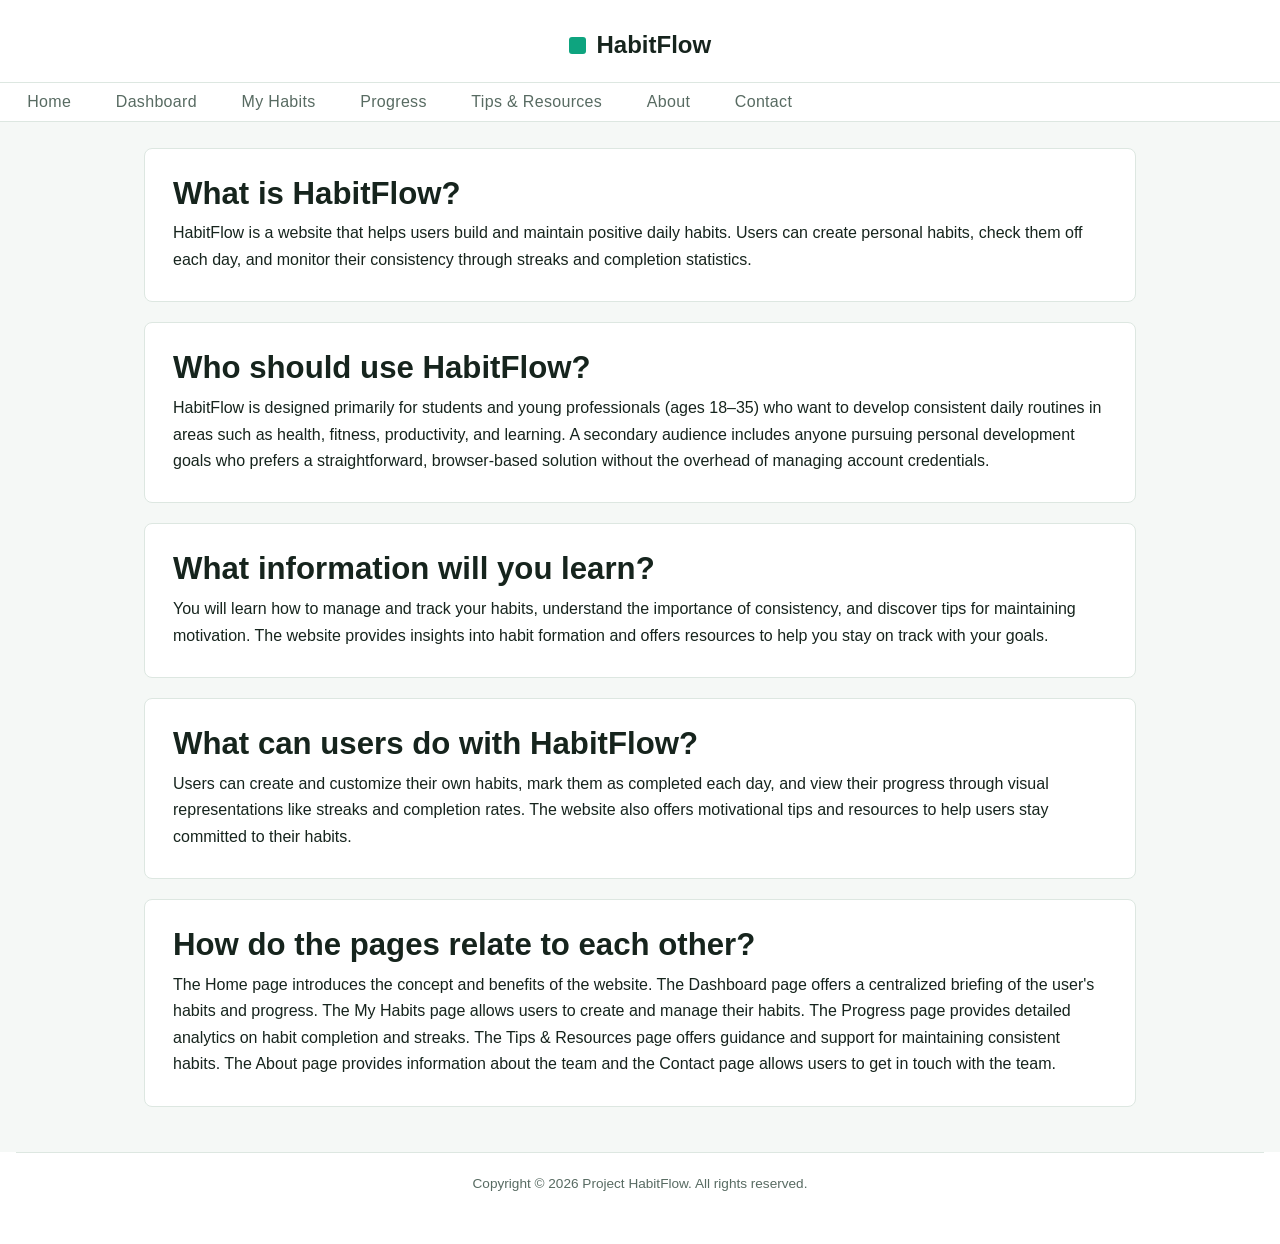
==== index.html @ a4823196 "style: replace <b> tags with <strong> for better semantic HTML" ====
<!doctype html>
<html>
  <head>
    <meta charset="UTF-8" />
    <meta name="viewport" content="width=device-width, initial-scale=1" />
    <title>HabitFlow</title>
    <link rel="stylesheet" href="css/style.css" />
  </head>
  <body>
    <header>
      <h1>HabitFlow</h1>
    </header>
    <nav>
      <strong>
        <a href="index.html">Home</a>&nbsp;&nbsp;&nbsp;&nbsp;
        <a href="dashboard.html">Dashboard</a>&nbsp;&nbsp;&nbsp;&nbsp;
        <a href="habits.html">My Habits</a>&nbsp;&nbsp;&nbsp;&nbsp;
        <a href="progress.html">Progress</a>&nbsp;&nbsp;&nbsp;&nbsp;
        <a href="tips.html">Tips & Resources</a>&nbsp;&nbsp;&nbsp;&nbsp;
        <a href="about.html">About</a>&nbsp;&nbsp;&nbsp;&nbsp;
        <a href="contact.html">Contact</a>&nbsp;&nbsp;&nbsp;&nbsp;
      </strong>
    </nav>
    <main>
        <section>
          <h2>What is HabitFlow?</h2>
          <p>
            HabitFlow is a website that helps users build and maintain positive
            daily habits. Users can create personal habits, check them off each
            day, and monitor their consistency through streaks and completion
            statistics.
          </p>
        </section>
        <section>
          <h2>Who should use HabitFlow?</h2>
          <p>
            HabitFlow is designed primarily for students and young professionals
            (ages 18–35) who want to develop consistent daily routines in areas
            such as health, fitness, productivity, and learning. A secondary
            audience includes anyone pursuing personal development goals who
            prefers a straightforward, browser-based solution without the
            overhead of managing account credentials.
          </p>
        </section>
        <section>
          <h2>What information will you learn?</h2>
          <p>
            You will learn how to manage and track your habits, understand the
            importance of consistency, and discover tips for maintaining
            motivation. The website provides insights into habit formation and
            offers resources to help you stay on track with your goals.
          </p>
        </section>
        <section>
          <h2>What can users do with HabitFlow?</h2>
          <p>
            Users can create and customize their own habits, mark them as
            completed each day, and view their progress through visual
            representations like streaks and completion rates. The website also
            offers motivational tips and resources to help users stay committed
            to their habits.
          </p>
        </section>
        <section>
          <h2>How do the pages relate to each other?</h2>
          <p>
            The Home page introduces the concept and benefits of the
            website. The Dashboard page offers a centralized briefing of the user's
            habits and progress. The My Habits page allows users to create and
            manage their habits. The Progress page provides detailed analytics
            on habit completion and streaks. The Tips & Resources page offers
            guidance and support for maintaining consistent habits. The About
            page provides information about the team and the
            Contact page allows users to get in touch with the team.
          </p>
        </section>
    </main>
    <footer>
      <hr />
      Copyright &copy; 2026 Project HabitFlow. All rights reserved.
    </footer>
  </body>
</html>
---- css/style.css ----
/* ===================================================================
   FlowCSS — HabitFlow's opinionated house theme
   -------------------------------------------------------------------
   Plug and play: link this one file, write plain semantic HTML, and
   every page lands on the same look automatically. There is nothing
   to remember and no classes to apply for the common case — that is
   how a site built by many people stays consistent.

   Need a variant the markup can't imply (a secondary button, a
   callout, a badge)? Use one of the small opt-in classes at the
   bottom. Everything else is driven by the element you choose.
   =================================================================== */

:root {
  --font: Helvetica, Arial, sans-serif;
  --font-mono: Arial, sans-serif, monospace;

  --max-width: 100%;

  --radius-sm: 4px;
  --radius: 6px;
  --radius-lg: 8px;
  --radius-full: 999px;
  --shadow: none;
  --shadow-lg: none;

  /* spacing scale — reuse these so custom features share the rhythm */
  --space-1: 0.25rem;
  --space-2: 0.5rem;
  --space-3: 0.75rem;
  --space-4: 1rem;
  --space-5: 1.5rem;
  --space-6: 2rem;
  --space-8: 3rem;

  /* text scale */
  --text-sm: 0.875rem;
  --text-base: 1rem;
  --text-lg: 1.125rem;
  --text-xl: 1.5rem;
  --text-2xl: 2rem;

  /* brand = calm teal-green: growth, health, focus. Doubles as the
     completion/reward color so finishing a habit feels good (dopamine
     loop). Kept low-saturation to stay calm over long daily use. */
  --brand: #0ea47f;
  --brand-hover: #0c8c6c;
  --brand-soft: #e3f5ee;
  --brand-contrast: #ffffff;

  /* accent = warm amber: optimism + energy. Use sparingly for streak
     milestones and celebratory highlights, not as a primary surface. */
  --accent: #f59e0b;
  --accent-hover: #d98306;
  --accent-soft: #fdf2dd;
  --accent-contrast: #3a2a06;

  /* calm, slightly green-neutral surfaces + whitespace lower cognitive
     load (habit trackers work by offloading working memory). */
  --bg: #f5f8f6;
  --surface: #ffffff;
  --surface-2: #eef3f0;
  --text: #16241d;
  --text-muted: #586b62;
  --border: #dde7e1;
  --grid-line: rgba(16, 36, 29, 0.05);

  --success: #1f9d57;
  --success-soft: #e7f7ee;
  --warning: #b9760a;
  --warning-soft: #fcf2df;
  /* red is reserved strictly for errors/destructive actions — never for
     a missed day, which stays neutral to avoid guilt/anxiety. */
  --danger: #d4332f;
  --danger-soft: #fdeceb;

  /* tonal ramp for data-viz intensity (heatmaps, charts, gauges).
     Derived from --brand, so it re-themes for free — including dark mode.
     --brand-tint-0 is the "empty/none" step. */
  --brand-tint-0: var(--surface-2);
  --brand-tint-1: color-mix(in srgb, var(--brand) 25%, var(--surface));
  --brand-tint-2: color-mix(in srgb, var(--brand) 50%, var(--surface));
  --brand-tint-3: color-mix(in srgb, var(--brand) 75%, var(--surface));
  --brand-tint-4: var(--brand);
}

:root[data-theme="dark"] {
  --brand: #2dd4a7;
  --brand-hover: #46e0ba;
  --brand-soft: #14271f;
  --brand-contrast: #05231a;

  --accent: #f5b73f;
  --accent-hover: #ffc658;
  --accent-soft: #2c2410;
  --accent-contrast: #221802;

  --bg: #0e1512;
  --surface: #15201b;
  --surface-2: #1d2a23;
  --text: #e6efe9;
  --text-muted: #93a69c;
  --border: #273931;
  --grid-line: rgba(230, 239, 233, 0.05);

  --success-soft: #12281d;
  --warning-soft: #2c220f;
  --danger-soft: #2e1716;
}

/* --- reset ---------------------------------------------------------- */
*,
*::before,
*::after {
  box-sizing: border-box;
}

* {
  margin: 0;
}

body {
  font-family: var(--font);
  font-size: var(--text-base);
  line-height: 1.65;
  color: var(--text);
  background-color: var(--bg);
  -webkit-font-smoothing: antialiased;
  min-height: 100dvh;
  display: flex;
  flex-direction: column;
  /* grid-template-rows: none 1fr auto; */
  /* margin: 0; */
}

img,
svg,
video {
  display: block;
  max-width: 100%;
  height: auto;
}

:focus-visible {
  outline: 2px solid var(--brand);
  outline-offset: 2px;
  border-radius: 4px;
}

/* --- typography ----------------------------------------------------- */
h1,
h2,
h3,
h4 {
  line-height: 1.1;
  font-weight: 700;
  color: var(--text);
}

h1 {
  font-size: 2.6rem;
}
h2 {
  font-size: 1.95rem;
}
h3 {
  font-size: 1.3rem;
}

h4 {
  font-size: 1.05rem;
}

p,
ul,
ol {
  margin-bottom: 0.9rem;
}

:where(p, li):last-child {
  margin-bottom: 0;
}

ul,
ol {
  padding-left: 1.4rem;
}

li {
  margin-bottom: 0.3rem;
}

a {
  color: var(--brand);
  text-decoration: none;
  font-weight: 500;
}

a:hover {
  color: var(--brand-hover);
  text-decoration: underline;
}

strong,
b {
  font-weight: 700;
}

small {
  font-size: var(--text-sm);
  color: var(--text-muted);
}

blockquote {
  margin: 0 0 0.9rem;
  padding: 0.4rem 0 0.4rem 1rem;
  border-left: 4px solid var(--brand);
  color: var(--text-muted);
}

hr {
  height: 0;
  border: none;
  border-top: 1px solid var(--border);
  margin: 1.25rem 0;
}

/* --- page chrome: header, nav, main, footer ------------------------- */
body > header {
  background: var(--surface);
  border-bottom: 1px solid var(--border);
  padding: 2rem 1rem 1.5rem;
  text-align: center;
}

body > header h1 {
  color: var(--text);
  font-size: var(--text-xl);
}

/* brand "cell" mark on the wordmark — echoes the habit-grid motif */
body > header h1::before {
  content: "";
  display: inline-block;
  width: 0.7em;
  height: 0.7em;
  margin-right: 0.45em;
  border-radius: 3px;
  background: var(--brand);
  vertical-align: -0.04em;
}

nav {
  background: var(--surface);
  border-bottom: 1px solid var(--border);
  padding: 0.35rem 1rem;
}

nav b {
  display: flex;
  flex-wrap: wrap;
  justify-content: center;
  gap: 0.15rem;
  font-weight: 400;
  margin: 0 auto;
}

nav a {
  padding: 0.5rem 0.7rem;
  border-radius: var(--radius);
  color: var(--text-muted);
  font-family: var(--font-mono);
  font-size: 1rem;
  letter-spacing: 0.02em;
}

nav a:hover {
  background: var(--brand-soft);
  color: var(--brand);
  text-decoration: none;
}

main {
  display: block;
  max-width: var(--max-width);
  margin: 2% 10%;
  padding: 0 1rem;
}

main > h2,
main > h1 {
  margin-bottom: 1.25rem;
}

main > p {
  margin-bottom: 1.25rem;
}

/* sections and top-level content blocks read as cards automatically */
main section,
main > div {
  background: var(--surface);
  border: 1px solid var(--border);
  border-radius: var(--radius-lg);
  box-shadow: var(--shadow);
  padding: 1.75rem;
  margin-bottom: 1.25rem;
}

main section h2,
main section h3 {
  margin-bottom: 0.6rem;
}

main section p + h3 {
  margin-top: 1.25rem;
}

footer {
  max-width: var(--max-width);
  padding: 0 1rem 3rem;
  color: var(--text-muted);
  font-size: 0.85rem;
  text-align: center;
  background: var(--surface);
  margin-top: auto;
}

footer hr {
  margin-top: 0;
}

/* --- forms ---------------------------------------------------------- */
form > div {
  margin-bottom: 1.1rem;
}

label {
  display: block;
  margin-bottom: 0.35rem;
  font-weight: 600;
}

input,
select,
textarea {
  width: 100%;
  padding: 0.6rem 0.75rem;
  font: inherit;
  color: var(--text);
  background: var(--bg);
  border: 1px solid var(--border);
  border-radius: var(--radius);
}

input:focus,
select:focus,
textarea:focus {
  outline: none;
  border-color: var(--brand);
  box-shadow: 0 0 0 3px var(--brand-soft);
}

textarea {
  resize: vertical;
  min-height: 6rem;
}

fieldset {
  border: 1px solid var(--border);
  border-radius: var(--radius);
  padding: 1rem;
  margin-bottom: 1.1rem;
}

legend {
  font-weight: 700;
  padding: 0 0.4rem;
}

/* --- buttons -------------------------------------------------------- */
button,
.btn {
  display: inline-block;
  font: inherit;
  font-weight: 600;
  line-height: 1.2;
  cursor: pointer;
  padding: 0.6rem 1.15rem;
  margin-right: 0.4rem;
  border: 1px solid var(--brand);
  border-radius: var(--radius);
  background: var(--brand);
  color: var(--brand-contrast);
  text-decoration: none;
  transition: filter 0.12s ease, background 0.12s ease;
}

button:hover,
.btn:hover {
  background: var(--brand-hover);
  border-color: var(--brand-hover);
  color: var(--brand-contrast);
  text-decoration: none;
}

button:disabled,
.btn:disabled {
  opacity: 0.55;
  cursor: not-allowed;
}

/* reset/secondary buttons are quieter by default */
button[type="reset"],
.btn-secondary {
  background: transparent;
  color: var(--brand);
}

button[type="reset"]:hover,
.btn-secondary:hover {
  background: var(--brand-soft);
  color: var(--brand);
}

.btn-ghost {
  background: transparent;
  border-color: transparent;
  color: var(--text);
}

.btn-ghost:hover {
  background: var(--surface-2);
  color: var(--text);
}

.btn-danger {
  background: var(--danger);
  border-color: var(--danger);
  color: #fff;
}

.btn-danger:hover {
  filter: brightness(1.08);
  background: var(--danger);
  border-color: var(--danger);
}

/* warm motivational button — for celebratory moments, used sparingly */
.btn-accent {
  background: var(--accent);
  border-color: var(--accent);
  color: var(--accent-contrast);
}

.btn-accent:hover {
  background: var(--accent-hover);
  border-color: var(--accent-hover);
  color: var(--accent-contrast);
}

/* --- tables --------------------------------------------------------- */
table {
  width: 100%;
  border-collapse: collapse;
  margin: 1rem 0;
  font-size: 0.95rem;
}

caption {
  caption-side: top;
  text-align: left;
  color: var(--text-muted);
  font-style: italic;
  padding-bottom: 0.5rem;
}

th,
td {
  padding: 0.6rem 0.75rem;
  border-bottom: 1px solid var(--border);
  text-align: center;
}

thead th {
  background: var(--brand-soft);
  color: var(--brand);
}

th[scope="row"] {
  text-align: left;
}

tbody tr:hover {
  background: var(--surface-2);
}

/* --- progress + figures --------------------------------------------- */
figure {
  margin: 0 0 1rem;
}

figcaption {
  color: var(--text-muted);
  margin-bottom: 0.35rem;
}

progress {
  width: 100%;
  height: 0.9rem;
  border: none;
  border-radius: var(--radius);
  overflow: hidden;
  background: var(--brand-soft);
}

progress::-webkit-progress-bar {
  background: var(--brand-soft);
}
progress::-webkit-progress-value {
  background: var(--brand);
}
progress::-moz-progress-bar {
  background: var(--brand);
}
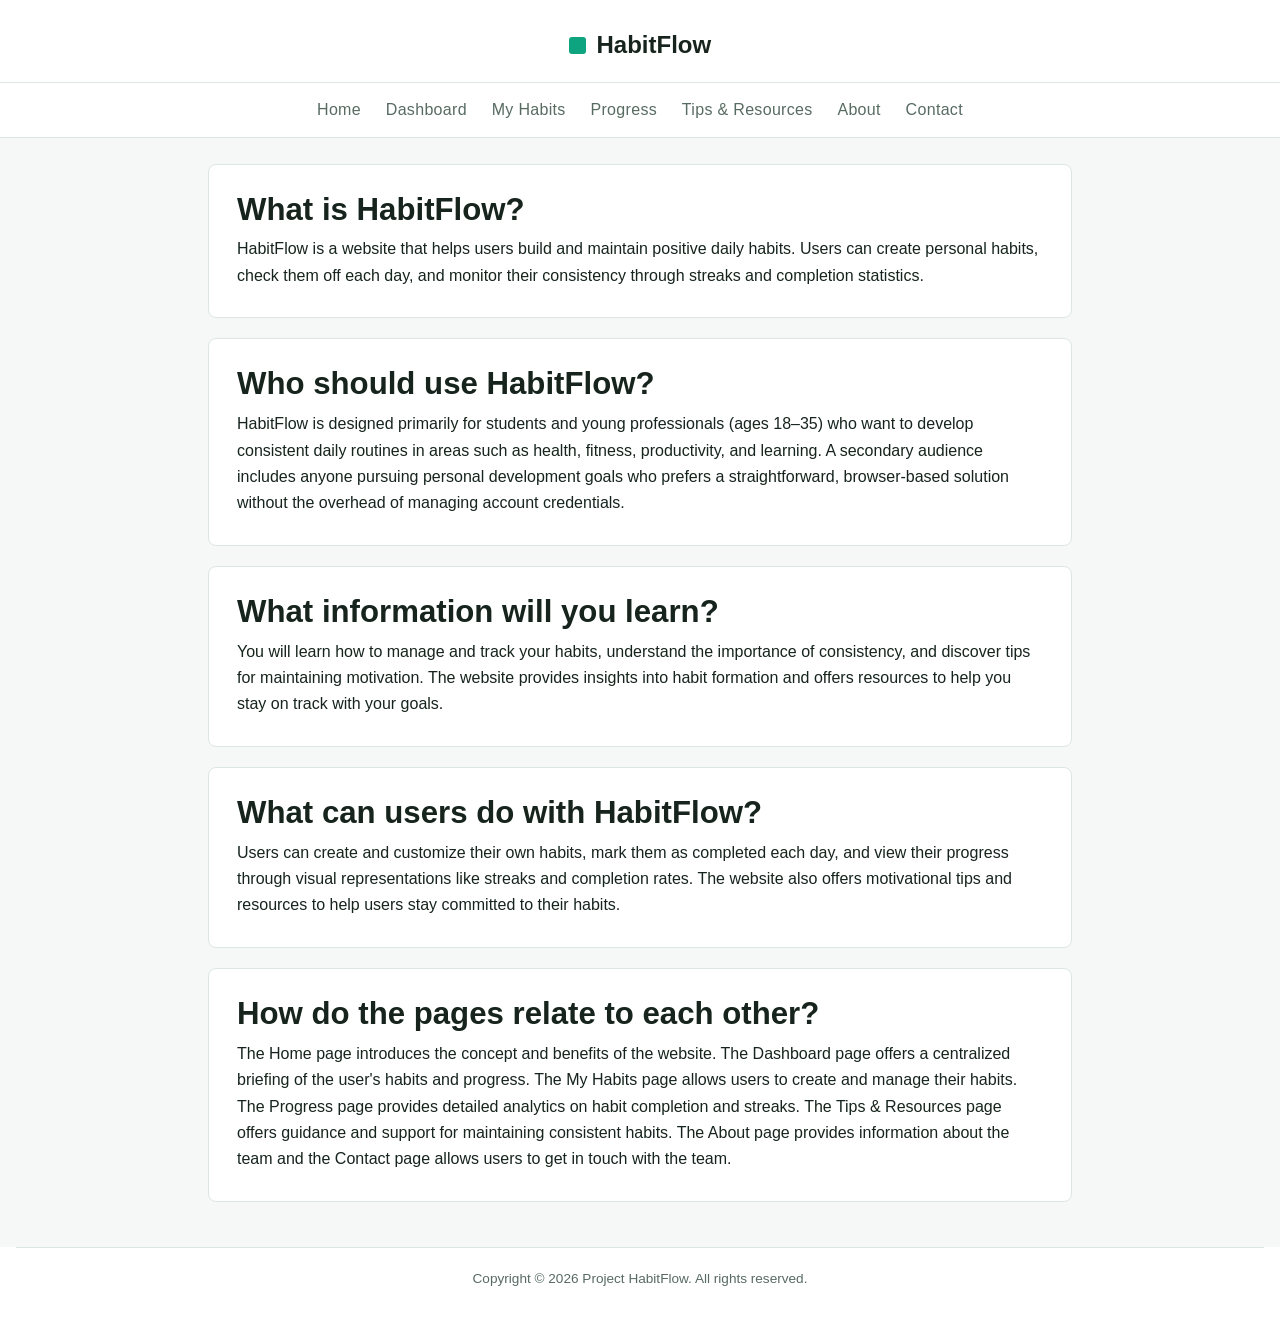
==== commit 22178125: "style: update navigation links for cleaner HTML structure and improved semantics" ====
--- a/index.html
+++ b/index.html
@@ -12,13 +12,13 @@
     </header>
     <nav>
       <strong>
-        <a href="index.html">Home</a>&nbsp;&nbsp;&nbsp;&nbsp;
-        <a href="dashboard.html">Dashboard</a>&nbsp;&nbsp;&nbsp;&nbsp;
-        <a href="habits.html">My Habits</a>&nbsp;&nbsp;&nbsp;&nbsp;
-        <a href="progress.html">Progress</a>&nbsp;&nbsp;&nbsp;&nbsp;
-        <a href="tips.html">Tips & Resources</a>&nbsp;&nbsp;&nbsp;&nbsp;
-        <a href="about.html">About</a>&nbsp;&nbsp;&nbsp;&nbsp;
-        <a href="contact.html">Contact</a>&nbsp;&nbsp;&nbsp;&nbsp;
+        <a href="index.html">Home</a>
+        <a href="dashboard.html">Dashboard</a>
+        <a href="habits.html">My Habits</a>
+        <a href="progress.html">Progress</a>
+        <a href="tips.html">Tips & Resources</a>
+        <a href="about.html">About</a>
+        <a href="contact.html">Contact</a>
       </strong>
     </nav>
     <main>
--- a/css/style.css
+++ b/css/style.css
@@ -256,12 +256,11 @@
   padding: 0.35rem 1rem;
 }
 
-nav b {
+nav strong {
   display: flex;
   flex-wrap: wrap;
   justify-content: center;
   gap: 0.15rem;
-  font-weight: 400;
   margin: 0 auto;
 }
 
@@ -283,7 +282,7 @@
 main {
   display: block;
   max-width: var(--max-width);
-  margin: 2% 10%;
+  margin: 2% 15%;
   padding: 0 1rem;
 }
 
@@ -314,6 +313,12 @@
 
 main section p + h3 {
   margin-top: 1.25rem;
+}
+
+@media (max-width: 768px) {
+  main {
+    margin: 2% 0%;
+  }
 }
 
 footer {
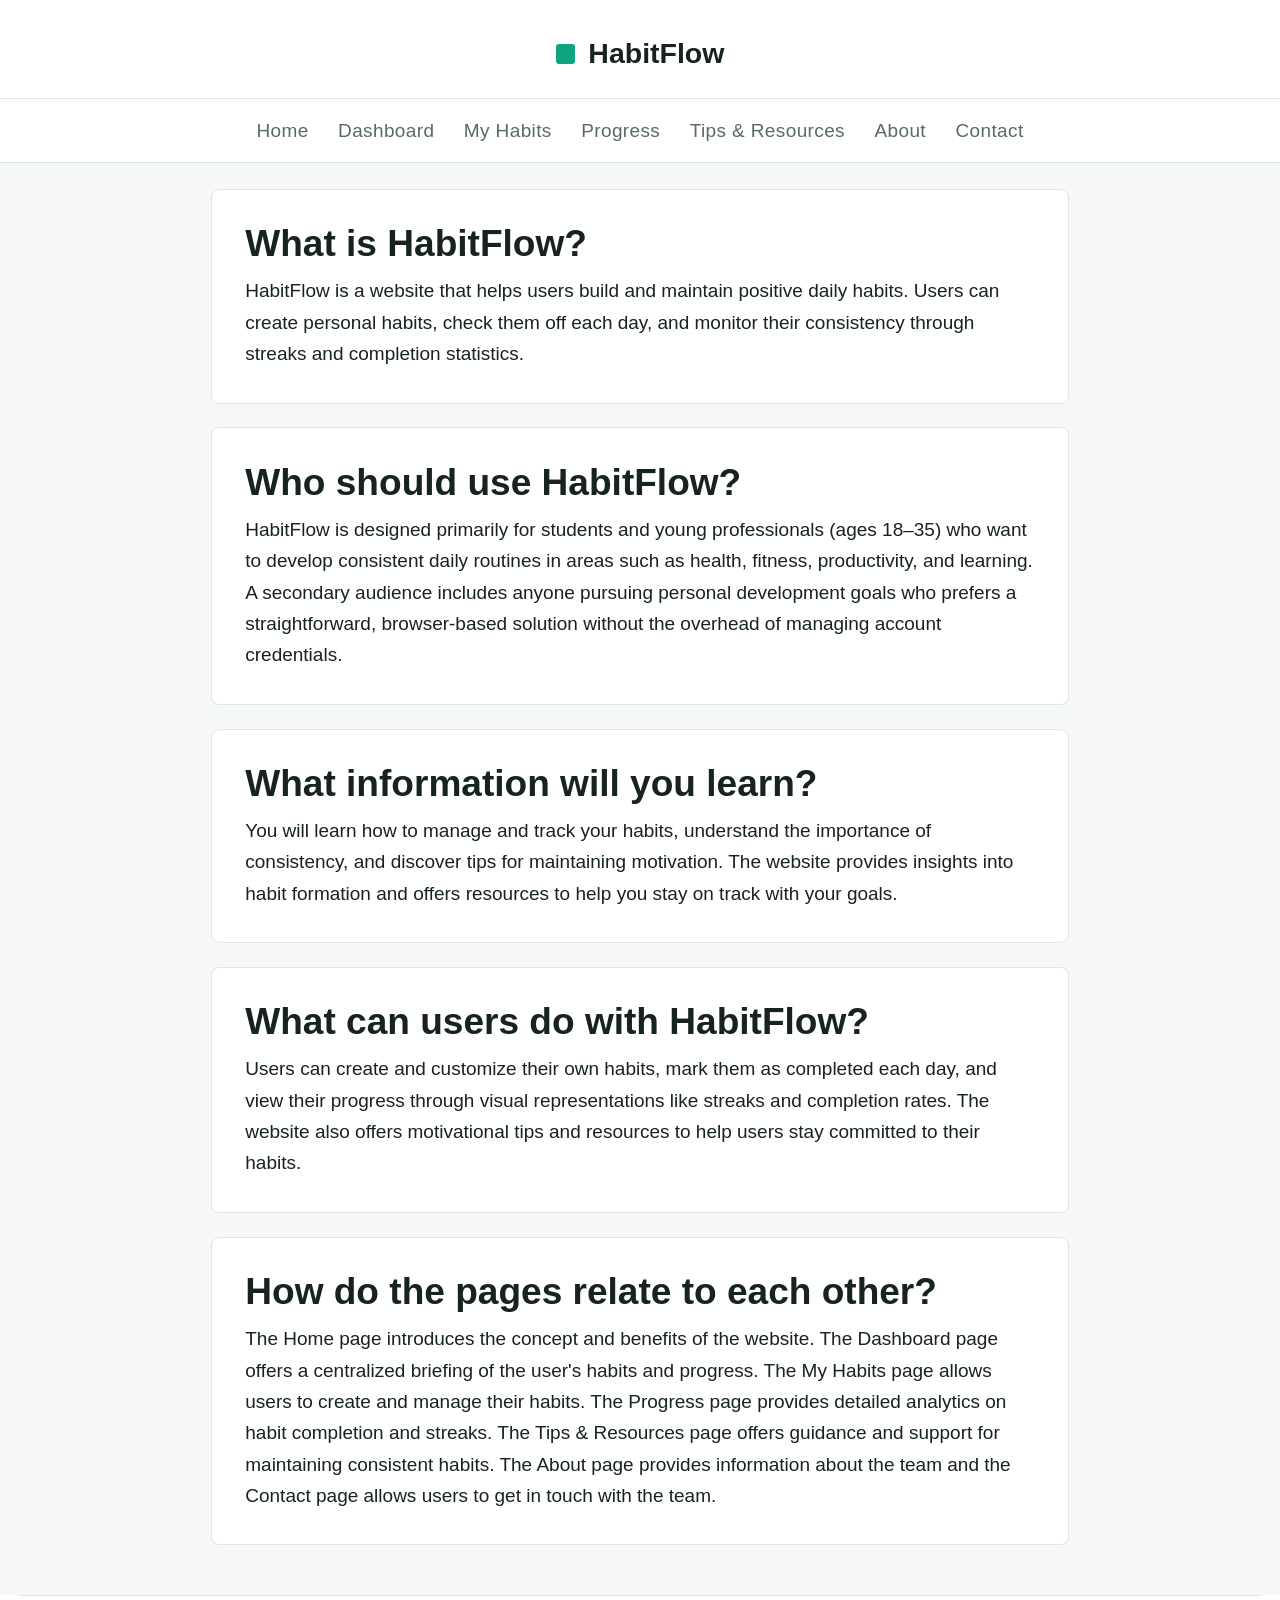
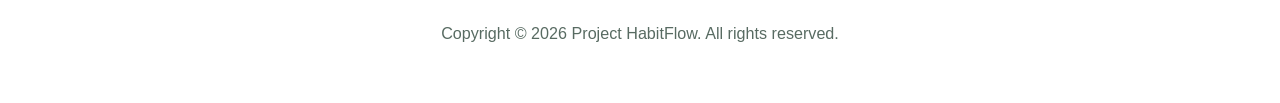
==== commit 4d9d6fda: "fix: resolve html validator issues" ====
--- a/index.html
+++ b/index.html
@@ -1,10 +1,10 @@
 <!doctype html>
-<html>
+<html lang="en">
   <head>
-    <meta charset="UTF-8" />
-    <meta name="viewport" content="width=device-width, initial-scale=1" />
+    <meta charset="UTF-8">
+    <meta name="viewport" content="width=device-width, initial-scale=1">
     <title>HabitFlow</title>
-    <link rel="stylesheet" href="css/style.css" />
+    <link rel="stylesheet" href="css/style.css">
   </head>
   <body>
     <header>
@@ -76,7 +76,7 @@
         </section>
     </main>
     <footer>
-      <hr />
+      <hr>
       Copyright &copy; 2026 Project HabitFlow. All rights reserved.
     </footer>
   </body>
--- a/css/style.css
+++ b/css/style.css
@@ -1,16 +1,3 @@
-/* ===================================================================
-   FlowCSS — HabitFlow's opinionated house theme
-   -------------------------------------------------------------------
-   Plug and play: link this one file, write plain semantic HTML, and
-   every page lands on the same look automatically. There is nothing
-   to remember and no classes to apply for the common case — that is
-   how a site built by many people stays consistent.
-
-   Need a variant the markup can't imply (a secondary button, a
-   callout, a badge)? Use one of the small opt-in classes at the
-   bottom. Everything else is driven by the element you choose.
-   =================================================================== */
-
 :root {
   --font: Helvetica, Arial, sans-serif;
   --font-mono: Arial, sans-serif, monospace;
@@ -82,6 +69,8 @@
   --brand-tint-2: color-mix(in srgb, var(--brand) 50%, var(--surface));
   --brand-tint-3: color-mix(in srgb, var(--brand) 75%, var(--surface));
   --brand-tint-4: var(--brand);
+  --tablet-media-width: 768px;
+  --desktop-media-width: 1280px;
 }
 
 :root[data-theme="dark"] {
@@ -117,6 +106,10 @@
 
 * {
   margin: 0;
+}
+
+html {
+  font-size: clamp(1rem, 0.9rem + 0.55vw, 1.1875rem);
 }
 
 body {
@@ -256,11 +249,13 @@
   padding: 0.35rem 1rem;
 }
 
+nav b,
 nav strong {
   display: flex;
   flex-wrap: wrap;
   justify-content: center;
   gap: 0.15rem;
+  font-weight: 400;
   margin: 0 auto;
 }
 
@@ -277,6 +272,20 @@
   background: var(--brand-soft);
   color: var(--brand);
   text-decoration: none;
+}
+/* Enables horizontally scrollable navigation on smaller screens */
+@media (max-width: 768px) {
+  nav b,
+  nav strong {
+    display: block;
+    overflow-x: auto;
+    white-space: nowrap;
+    scrollbar-width: thin;
+    scrollbar-color: var(--border) var(--surface);
+  }
+  nav a {
+    display: inline-block;
+  }
 }
 
 main {
@@ -318,6 +327,13 @@
 @media (max-width: 768px) {
   main {
     margin: 2% 0%;
+  }
+  main > h2 {
+    text-align: center;
+  }
+  main section,
+  main > div {
+    padding: 1.25rem;
   }
 }
 
@@ -398,7 +414,9 @@
   background: var(--brand);
   color: var(--brand-contrast);
   text-decoration: none;
-  transition: filter 0.12s ease, background 0.12s ease;
+  transition:
+    filter 0.12s ease,
+    background 0.12s ease;
 }
 
 button:hover,
@@ -528,3 +546,104 @@
 progress::-moz-progress-bar {
   background: var(--brand);
 }
+
+/* Stylized grid tiles
+   Put class="stat-grid" on a <ul>; each <li> becomes a tile */
+.stat-grid {
+  list-style: none;
+  padding-left: 0;
+  margin: 0;
+  display: grid;
+  gap: var(--space-4);
+  grid-template-columns: repeat(auto-fit, minmax(min(11rem, 100%), 1fr));
+}
+.stat-grid > li {
+  margin: 0;
+  display: flex;
+  flex-direction: column;
+  gap: var(--space-1);
+  padding: var(--space-4);
+  background: var(--surface-2);
+  border: 1px solid var(--border);
+  border-radius: var(--radius-lg);
+  transition: border-color 0.12s ease, transform 0.12s ease;
+}
+.stat-grid > li:hover {
+  border-color: var(--text-muted);
+  transform: translateY(-2px);
+}
+.stat-grid > li strong {
+  font-family: var(--font-mono);
+  font-size: 0.75rem;
+  font-weight: 400;
+  letter-spacing: 0.08em;
+  text-transform: uppercase;
+  color: var(--text-muted);
+}
+@media (min-width: 601px) and (max-width: 1024px) {
+  .stat-grid {
+    grid-template-columns: 1fr 1fr;
+  }
+}
+#team-habitflow {
+  text-align: center;
+  margin-bottom: 1rem;
+}
+/* Responsive class to help keep content appealing to digest */
+.content-span-split {
+  display: flex;
+  flex-direction: column;
+  justify-content: center;
+  align-items: center;
+  text-align: center;
+  gap: 1rem;
+}
+.content-span-split img {
+  display: flex;
+  flex-direction: column;
+  justify-content: center;
+  gap: 1rem;
+  max-width: 250px;
+  max-height: 250px;
+}
+@media (min-width: 768px) {
+  .content-span-split img {
+    width: 25vw;
+    height: 25vw;
+    margin: 20px;
+  }
+  .content-span-split {
+    display: grid;
+    grid-template-columns: 250px 1fr;
+    grid-template-rows: auto;
+    align-items: center;
+    justify-content: center;
+    text-align: start;
+  }
+  .content-span-split > div {
+    margin: 20px;
+  }
+  #team-habitflow {
+    text-align: start;
+  }
+}
+@media (min-width: 1500px) {
+  .content-span-split img {
+    width: 25vw;
+    height: 25vw;
+  }
+  .content-span-split {
+    display: grid;
+    grid-template-columns: 250px 1fr 250px 1fr;
+    grid-template-rows: auto;
+    align-items: center;
+    justify-content: center;
+    text-align: start;
+  }
+  .content-span-split > div {
+    margin: 20px;
+  }
+  #team-habitflow {
+    text-align: start;
+  }
+}
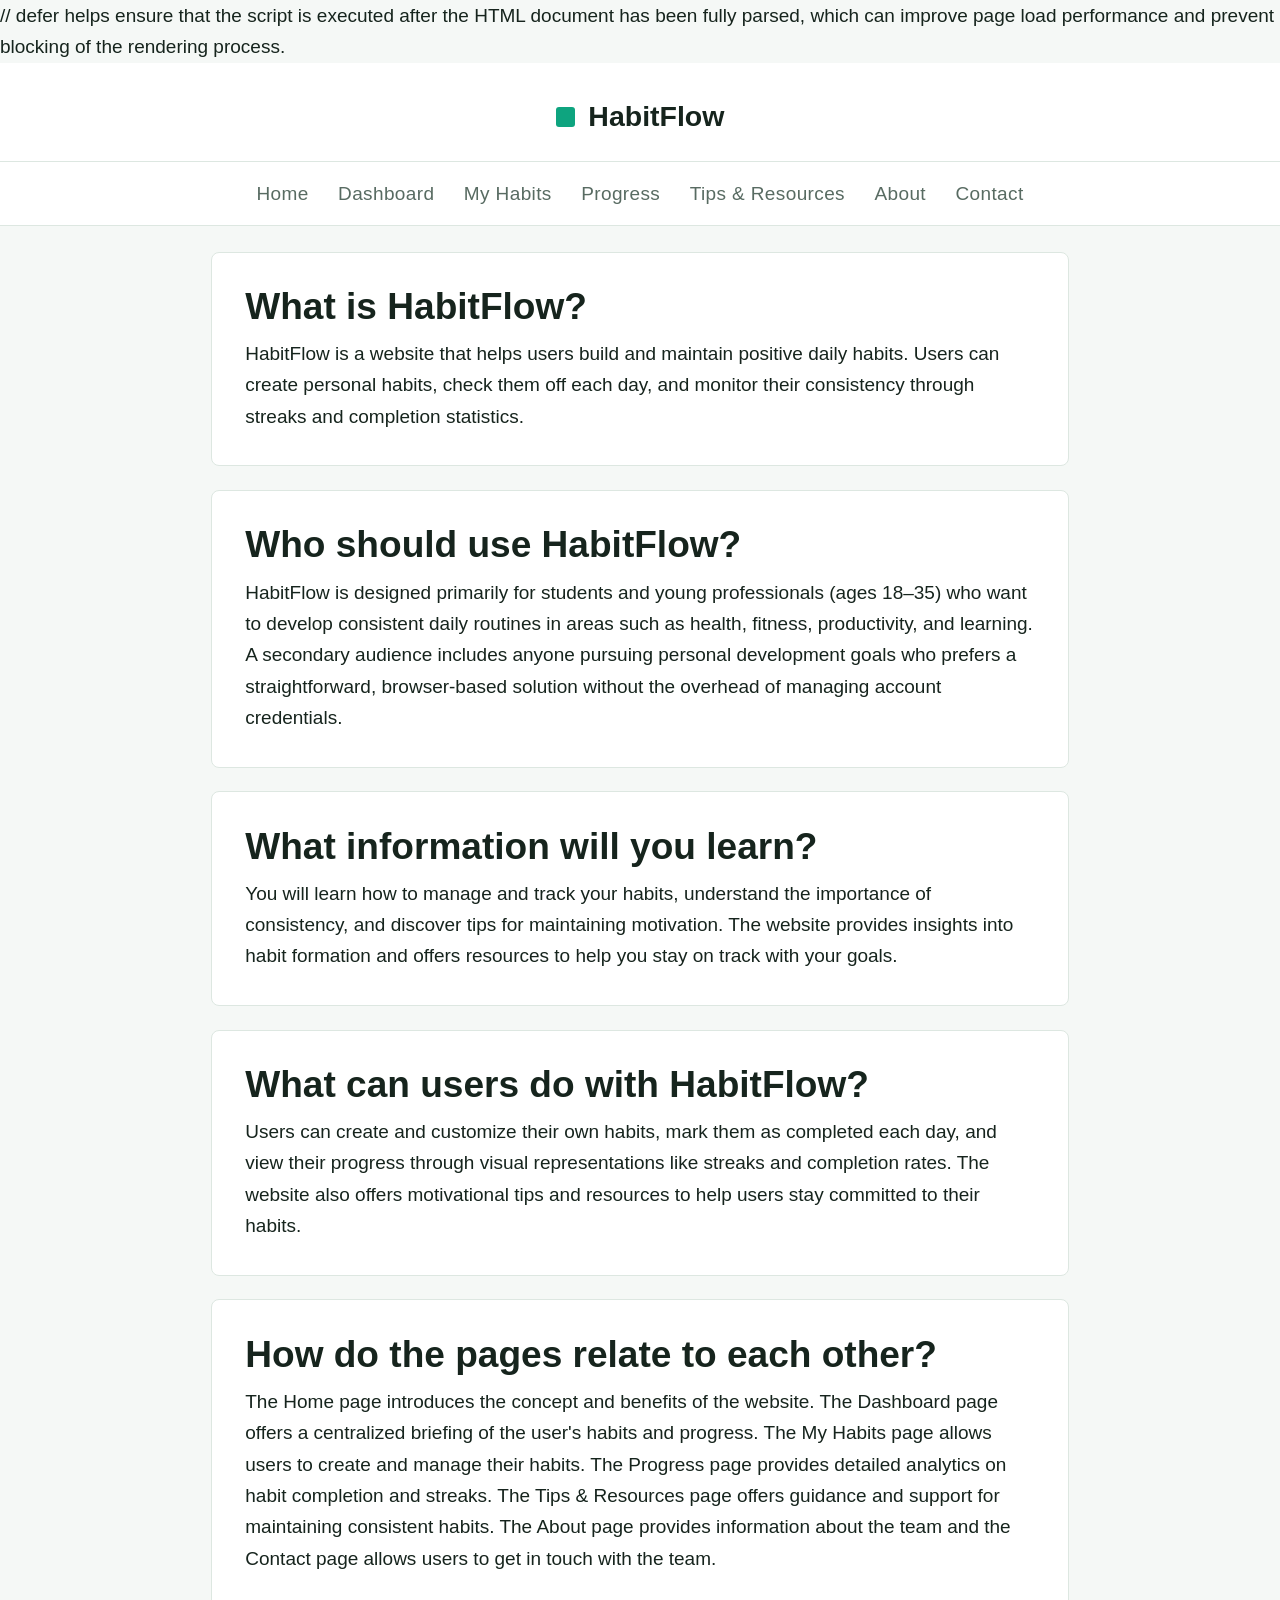
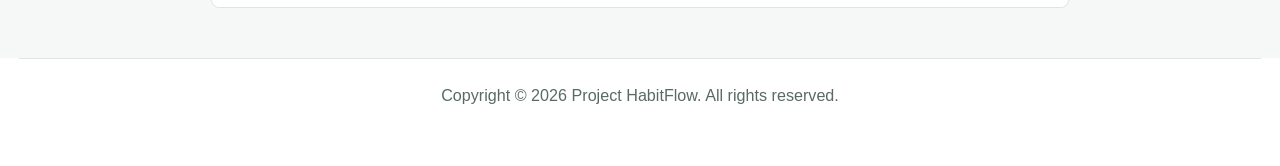
==== commit bd3f3610: "feat: add script.js to all HTML files for functionality" ====
--- a/index.html
+++ b/index.html
@@ -5,6 +5,8 @@
     <meta name="viewport" content="width=device-width, initial-scale=1">
     <title>HabitFlow</title>
     <link rel="stylesheet" href="css/style.css">
+    // defer helps ensure that the script is executed after the HTML document has been fully parsed, which can improve page load performance and prevent blocking of the rendering process.
+    <script src="js/script.js" defer></script>
   </head>
   <body>
     <header>
--- a/css/style.css
+++ b/css/style.css
@@ -69,8 +69,6 @@
   --brand-tint-2: color-mix(in srgb, var(--brand) 50%, var(--surface));
   --brand-tint-3: color-mix(in srgb, var(--brand) 75%, var(--surface));
   --brand-tint-4: var(--brand);
-  --tablet-media-width: 768px;
-  --desktop-media-width: 1280px;
 }
 
 :root[data-theme="dark"] {
@@ -118,12 +116,9 @@
   line-height: 1.65;
   color: var(--text);
   background-color: var(--bg);
-  -webkit-font-smoothing: antialiased;
   min-height: 100dvh;
   display: flex;
   flex-direction: column;
-  /* grid-template-rows: none 1fr auto; */
-  /* margin: 0; */
 }
 
 img,
@@ -153,9 +148,11 @@
 h1 {
   font-size: 2.6rem;
 }
+
 h2 {
   font-size: 1.95rem;
 }
+
 h3 {
   font-size: 1.3rem;
 }
@@ -219,20 +216,20 @@
 }
 
 /* --- page chrome: header, nav, main, footer ------------------------- */
-body > header {
+body>header {
   background: var(--surface);
   border-bottom: 1px solid var(--border);
   padding: 2rem 1rem 1.5rem;
   text-align: center;
 }
 
-body > header h1 {
+body>header h1 {
   color: var(--text);
   font-size: var(--text-xl);
 }
 
 /* brand "cell" mark on the wordmark — echoes the habit-grid motif */
-body > header h1::before {
+body>header h1::before {
   content: "";
   display: inline-block;
   width: 0.7em;
@@ -273,8 +270,10 @@
   color: var(--brand);
   text-decoration: none;
 }
+
 /* Enables horizontally scrollable navigation on smaller screens */
 @media (max-width: 768px) {
+
   nav b,
   nav strong {
     display: block;
@@ -283,6 +282,7 @@
     scrollbar-width: thin;
     scrollbar-color: var(--border) var(--surface);
   }
+
   nav a {
     display: inline-block;
   }
@@ -295,18 +295,18 @@
   padding: 0 1rem;
 }
 
-main > h2,
-main > h1 {
+main>h2,
+main>h1 {
   margin-bottom: 1.25rem;
 }
 
-main > p {
+main>p {
   margin-bottom: 1.25rem;
 }
 
 /* sections and top-level content blocks read as cards automatically */
 main section,
-main > div {
+main>div {
   background: var(--surface);
   border: 1px solid var(--border);
   border-radius: var(--radius-lg);
@@ -320,11 +320,24 @@
   margin-bottom: 0.6rem;
 }
 
-main section p + h3 {
+main section p+h3 {
   margin-top: 1.25rem;
 }
 
-@media (max-width: 768px) {
+@media (max-width: 768px) and (orientation: portrait) {
+  main {
+    margin: 2% 0%;
+  }
+  main > h2 {
+    text-align: center;
+  }
+  main section,
+  main > div {
+    padding: 1.25rem;
+  }
+}
+
+@media (max-width: 1024px) and (orientation: landscape) {
   main {
     margin: 2% 0%;
   }
@@ -352,7 +365,7 @@
 }
 
 /* --- forms ---------------------------------------------------------- */
-form > div {
+form>div {
   margin-bottom: 1.1rem;
 }
 
@@ -422,7 +435,7 @@
 button:hover,
 .btn:hover {
   background: var(--brand-hover);
-  border-color: var(--brand-hover);
+  border: 1px solid var(--brand-hover);
   color: var(--brand-contrast);
   text-decoration: none;
 }
@@ -448,7 +461,7 @@
 
 .btn-ghost {
   background: transparent;
-  border-color: transparent;
+  border: 1px solid transparent;
   color: var(--text);
 }
 
@@ -459,26 +472,26 @@
 
 .btn-danger {
   background: var(--danger);
-  border-color: var(--danger);
+  border: 1px solid var(--danger);
   color: #fff;
 }
 
 .btn-danger:hover {
   filter: brightness(1.08);
   background: var(--danger);
-  border-color: var(--danger);
+  border: 1px solid var(--danger);
 }
 
 /* warm motivational button — for celebratory moments, used sparingly */
 .btn-accent {
   background: var(--accent);
-  border-color: var(--accent);
+  border: 1px solid var(--accent);
   color: var(--accent-contrast);
 }
 
 .btn-accent:hover {
   background: var(--accent-hover);
-  border-color: var(--accent-hover);
+  border: 1px solid var(--accent-hover);
   color: var(--accent-contrast);
 }
 
@@ -514,6 +527,10 @@
   text-align: left;
 }
 
+tbody tr {
+  transition: background 0.12s ease;
+}
+
 tbody tr:hover {
   background: var(--surface-2);
 }
@@ -521,6 +538,15 @@
 /* --- progress + figures --------------------------------------------- */
 figure {
   margin: 0 0 1rem;
+  padding: var(--space-4);
+  background: var(--surface-2);
+  border: 1px solid var(--border);
+  border-radius: var(--radius);
+  transition: border-color 0.12s ease;
+}
+
+figure:hover {
+  border-color: var(--text-muted);
 }
 
 figcaption {
@@ -535,14 +561,21 @@
   border-radius: var(--radius);
   overflow: hidden;
   background: var(--brand-soft);
+  transition: filter 0.12s ease;
+}
+
+progress:hover {
+  filter: brightness(1.04);
 }
 
 progress::-webkit-progress-bar {
   background: var(--brand-soft);
 }
+
 progress::-webkit-progress-value {
   background: var(--brand);
 }
+
 progress::-moz-progress-bar {
   background: var(--brand);
 }
@@ -585,10 +618,27 @@
     grid-template-columns: 1fr 1fr;
   }
 }
+@media (max-width: 768px) {
+  table {
+    overflow-x: auto;
+    white-space: nowrap;
+  }
+}
+
+/* --- callouts ------------------------------------------------------- */
+.callout {
+  background: var(--brand-soft);
+  border-left: 4px solid var(--brand);
+  border-radius: var(--radius);
+  padding: var(--space-4);
+  color: var(--text);
+}
+
 #team-habitflow {
   text-align: center;
   margin-bottom: 1rem;
 }
+
 /* Responsive class to help keep content appealing to digest */
 .content-span-split {
   display: flex;
@@ -598,6 +648,7 @@
   text-align: center;
   gap: 1rem;
 }
+
 .content-span-split img {
   display: flex;
   flex-direction: column;
@@ -606,12 +657,14 @@
   max-width: 250px;
   max-height: 250px;
 }
+
 @media (min-width: 768px) {
   .content-span-split img {
     width: 25vw;
     height: 25vw;
     margin: 20px;
   }
+
   .content-span-split {
     display: grid;
     grid-template-columns: 250px 1fr;
@@ -620,18 +673,22 @@
     justify-content: center;
     text-align: start;
   }
-  .content-span-split > div {
+
+  .content-span-split>div {
     margin: 20px;
   }
+
   #team-habitflow {
     text-align: start;
   }
 }
+
 @media (min-width: 1500px) {
   .content-span-split img {
     width: 25vw;
     height: 25vw;
   }
+
   .content-span-split {
     display: grid;
     grid-template-columns: 250px 1fr 250px 1fr;
@@ -640,10 +697,70 @@
     justify-content: center;
     text-align: start;
   }
-  .content-span-split > div {
+
+  .content-span-split>div {
     margin: 20px;
   }
+
   #team-habitflow {
     text-align: start;
   }
 }
+
+.card-grid {
+  display: grid;
+  grid-template-columns: repeat(auto-fit, minmax(11rem, 1fr));
+  gap: var(--space-4);
+  align-items: stretch;
+}
+
+.card {
+  display: flex;
+  flex-direction: column;
+  gap: var(--space-1);
+  height: 100%;
+  padding: var(--space-4);
+  background: var(--surface-2);
+  border: 1px solid var(--border);
+  border-radius: var(--radius-lg);
+  transition: border-color 0.12s ease, transform 0.12s ease;
+}
+
+.card:hover {
+  border-color: var(--text-muted);
+  transform: translateY(-2px);
+}
+
+.card-label {
+  font-family: var(--font-mono);
+  font-size: 0.72rem;
+  font-weight: 400;
+  letter-spacing: 0.08em;
+  text-transform: uppercase;
+  color: var(--text-muted);
+}
+
+.card-value {
+  display: block;
+  color: var(--text);
+  font-size: var(--text-xl);
+  line-height: 1.15;
+}
+
+.card p {
+  color: var(--text-muted);
+  font-size: var(--text-sm);
+}
+
+.badge {
+  display: inline-block;
+  font-family: var(--font-mono);
+  font-size: 0.72rem;
+  font-weight: 700;
+  letter-spacing: 0.04em;
+  text-transform: uppercase;
+  padding: 0.25rem 0.5rem;
+  border-radius: var(--radius-full);
+  background: var(--brand-soft);
+  color: var(--brand);
+}
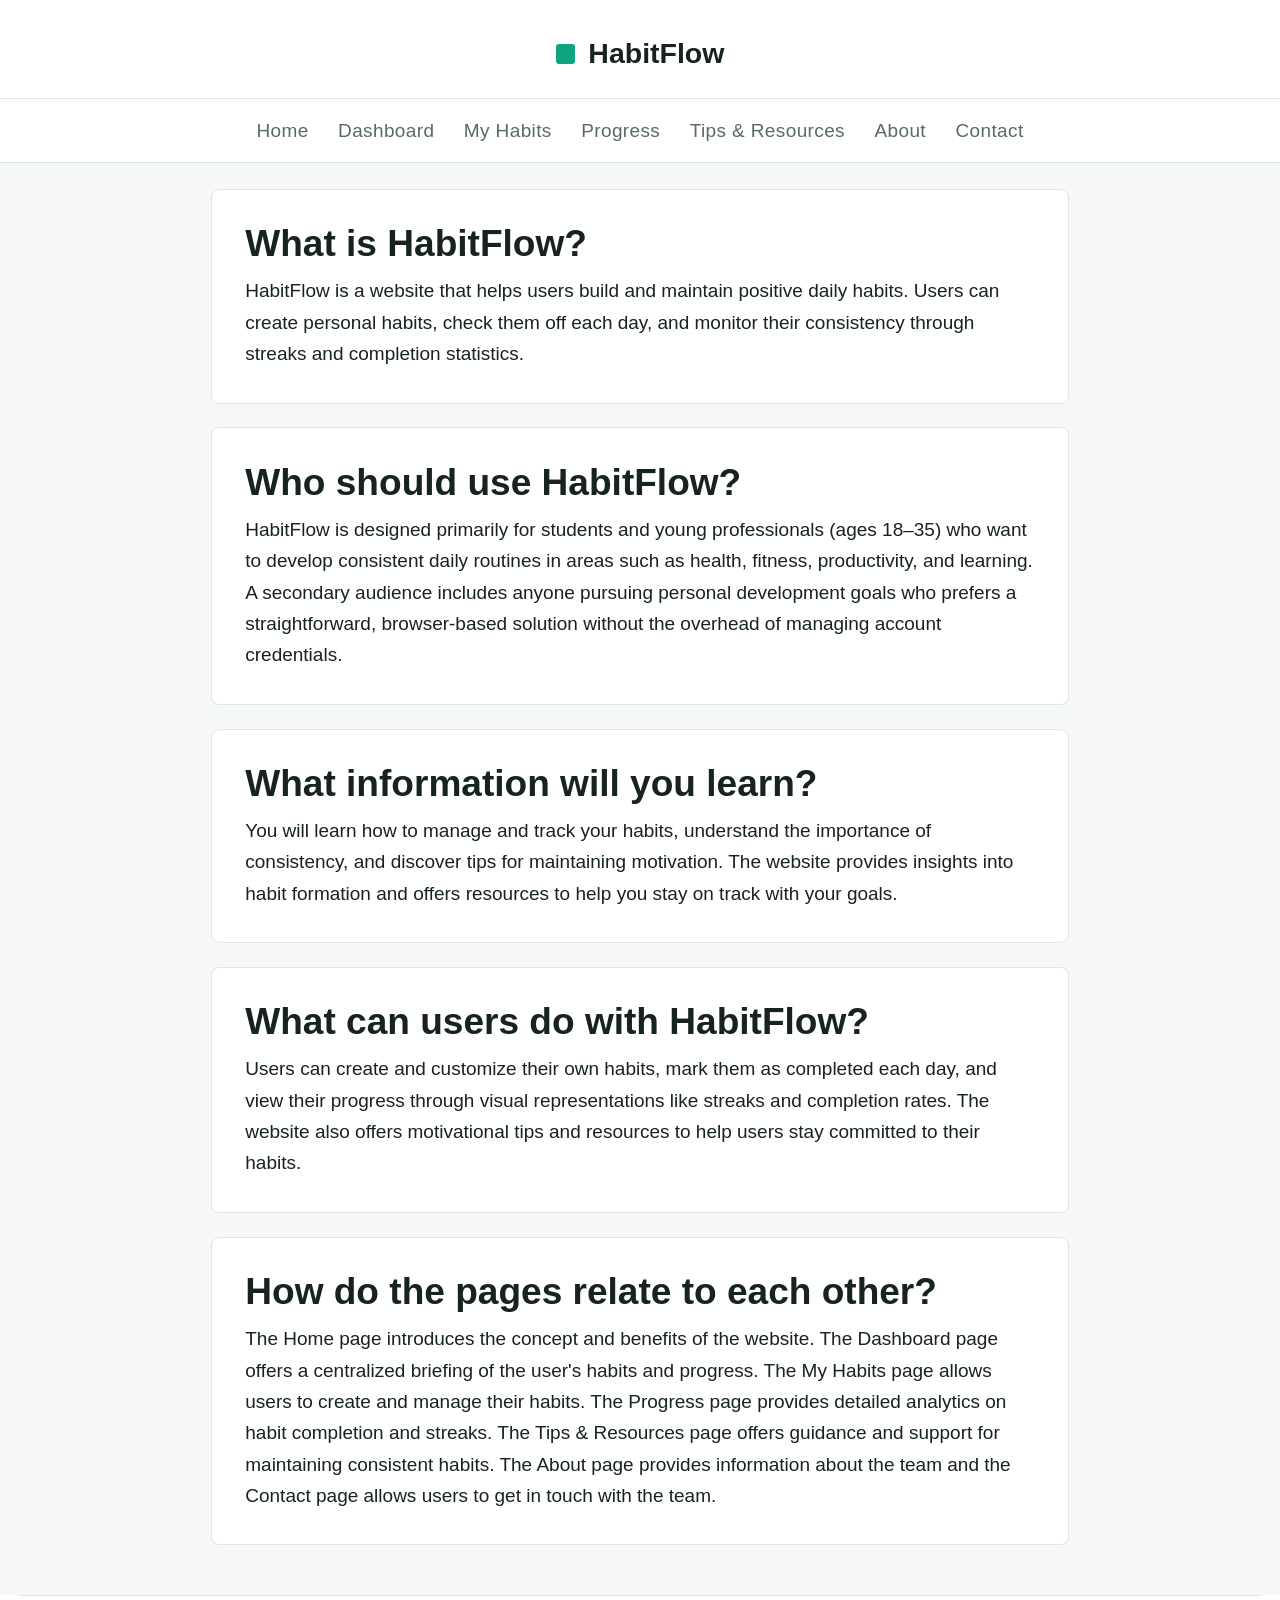
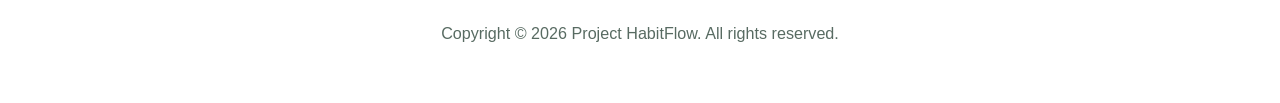
==== commit e6d7dd78: "fix: correct comment syntax in index.html and update date format in getTodayDate function" ====
--- a/index.html
+++ b/index.html
@@ -5,7 +5,7 @@
     <meta name="viewport" content="width=device-width, initial-scale=1">
     <title>HabitFlow</title>
     <link rel="stylesheet" href="css/style.css">
-    // defer helps ensure that the script is executed after the HTML document has been fully parsed, which can improve page load performance and prevent blocking of the rendering process.
+    <!-- defer helps ensure that the script is executed after the HTML document has been fully parsed, which can improve page load performance and prevent blocking of the rendering process. -->
     <script src="js/script.js" defer></script>
   </head>
   <body>
